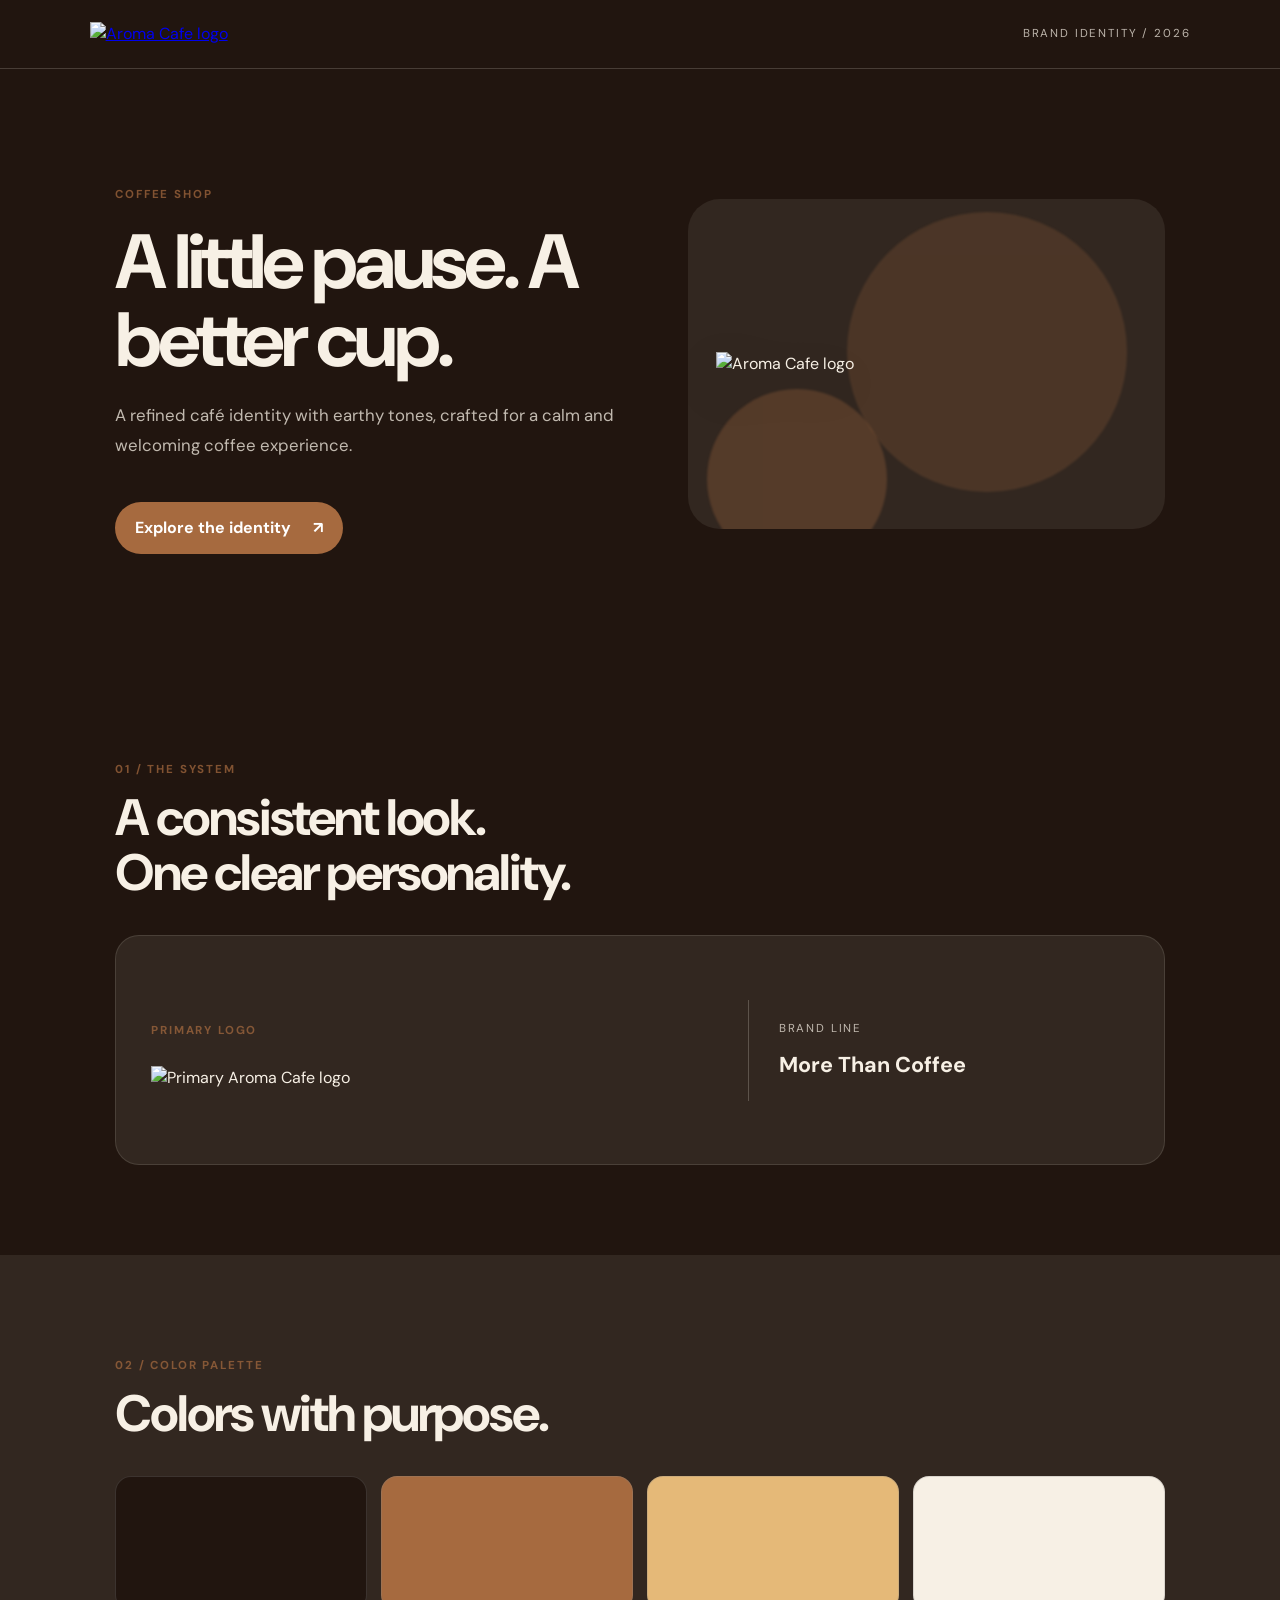
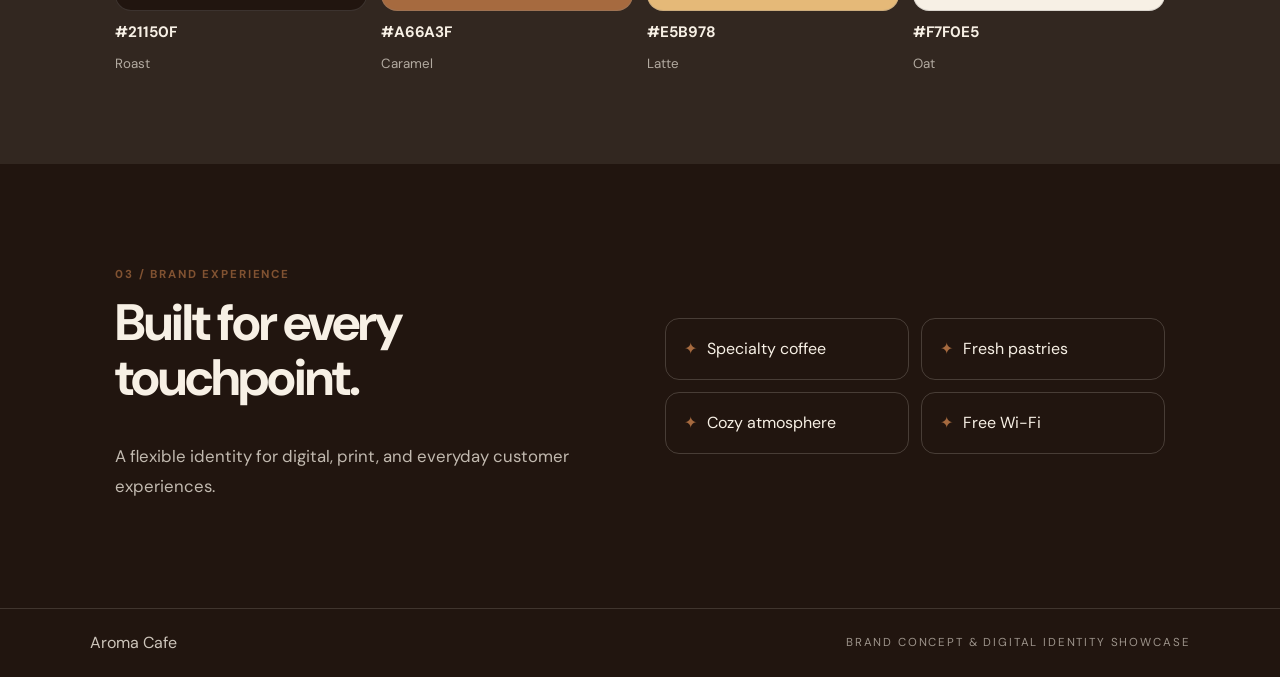
==== Aroma-Cafe./index.html @ 014d74f2 "Add files via upload" ====
<!doctype html>
<html lang="en">
<head>
  <meta charset="utf-8">
  <meta name="viewport" content="width=device-width, initial-scale=1">
  <meta name="description" content="A refined café identity with earthy tones, crafted for a calm and welcoming coffee experience.">
  <title>Aroma Cafe — Brand Identity</title>
  <link rel="stylesheet" href="style.css">
</head>
<body>
  <header class="topbar"><a class="brand" href="#"><img src="assets/logo.svg" alt="Aroma Cafe logo"></a><span>BRAND IDENTITY / 2026</span></header>
  <main>
    <section class="hero">
      <div class="hero-copy">
        <p class="eyebrow">Coffee shop</p>
        <h1>A little pause. A better cup.</h1>
        <p class="intro">A refined café identity with earthy tones, crafted for a calm and welcoming coffee experience.</p>
        <a class="cta" href="#identity">Explore the identity <span>↗</span></a>
      </div>
      <div class="hero-art"><div class="orb orb-one"></div><div class="orb orb-two"></div><img src="assets/logo.svg" alt="Aroma Cafe logo" class="hero-logo"></div>
    </section>
    <section id="identity" class="section">
      <div class="section-head"><p class="eyebrow">01 / THE SYSTEM</p><h2>A consistent look.<br>One clear personality.</h2></div>
      <div class="identity-card"><div><p class="eyebrow">PRIMARY LOGO</p><img src="assets/logo.svg" alt="Primary Aroma Cafe logo" class="main-logo"></div><div class="tagline"><span>BRAND LINE</span><strong>More Than Coffee</strong></div></div>
    </section>
    <section class="section palette">
      <div class="section-head"><p class="eyebrow">02 / COLOR PALETTE</p><h2>Colors with purpose.</h2></div>
      <div class="swatches"><div class="swatch"><span style="background:#21150F"></span><b>#21150F</b><small>Roast</small></div>
<div class="swatch"><span style="background:#A66A3F"></span><b>#A66A3F</b><small>Caramel</small></div>
<div class="swatch"><span style="background:#E5B978"></span><b>#E5B978</b><small>Latte</small></div>
<div class="swatch"><span style="background:#F7F0E5"></span><b>#F7F0E5</b><small>Oat</small></div></div>
    </section>
    <section class="section details">
      <div><p class="eyebrow">03 / BRAND EXPERIENCE</p><h2>Built for every touchpoint.</h2><p class="intro">A flexible identity for digital, print, and everyday customer experiences.</p></div>
      <ul class="services"><li>Specialty coffee</li>
<li>Fresh pastries</li>
<li>Cozy atmosphere</li>
<li>Free Wi-Fi</li></ul>
    </section>
  </main>
  <footer><span>Aroma Cafe</span><span>Brand concept & digital identity showcase</span></footer>
</body>
</html>
---- Aroma-Cafe./style.css ----
@import url('https://fonts.googleapis.com/css2?family=DM+Sans:wght@400;500;600;700;800&display=swap');
:root{--bg:#21150F;--fg:#F7F0E5;--accent:#A66A3F;--panel: color-mix(in srgb, var(--fg) 8%, var(--bg));}
*{box-sizing:border-box} html{scroll-behavior:smooth} body{margin:0;background:var(--bg);color:var(--fg);font-family:'DM Sans',Arial,sans-serif;line-height:1.5}
.topbar,footer{display:flex;align-items:center;justify-content:space-between;padding:22px 7%;border-bottom:1px solid color-mix(in srgb,var(--fg) 18%,transparent);gap:20px}
.topbar span,.eyebrow,footer span:last-child,.tagline span{font-size:.72rem;letter-spacing:.16em;text-transform:uppercase;opacity:.72}
.brand img{width:180px;max-height:64px;display:block} main{overflow:hidden}
.hero{min-height:590px;padding:90px 9%;display:grid;grid-template-columns:1.05fr .95fr;align-items:center;gap:45px}
.eyebrow{color:var(--accent);font-weight:700} h1{font-size:clamp(2.8rem,6vw,5.6rem);line-height:1.02;letter-spacing:-.055em;margin:20px 0;max-width:720px}
.intro{font-size:1.05rem;max-width:560px;opacity:.75;line-height:1.8}
.cta{display:inline-flex;gap:22px;align-items:center;margin-top:25px;padding:14px 20px;border-radius:40px;background:var(--accent);color:white;text-decoration:none;font-weight:700}
.hero-art{min-height:330px;position:relative;display:grid;place-items:center;border-radius:32px;background:var(--panel);overflow:hidden}
.orb{position:absolute;border-radius:50%;filter:blur(1px)} .orb-one{width:280px;height:280px;background:var(--accent);opacity:.22;right:8%;top:4%} .orb-two{width:180px;height:180px;background:var(--accent);opacity:.3;left:4%;bottom:-12%}
.hero-logo{position:relative;width:88%;max-width:440px;filter:drop-shadow(0 18px 25px #0002)}
.section{padding:90px 9%} .section-head h2,.details h2{font-size:clamp(2rem,4vw,3.5rem);line-height:1.08;letter-spacing:-.04em;margin:12px 0 35px}
.identity-card{display:grid;grid-template-columns:1.5fr 1fr;gap:25px;background:var(--panel);border:1px solid color-mix(in srgb,var(--fg) 12%,transparent);border-radius:24px;padding:35px;align-items:center;min-height:230px}
.main-logo{width:100%;max-width:480px;margin-top:15px} .tagline{border-left:1px solid color-mix(in srgb,var(--fg) 22%,transparent);padding:20px 30px;display:grid;gap:12px} .tagline strong{font-size:1.35rem}
.palette{background:var(--panel)} .swatches{display:grid;grid-template-columns:repeat(4,1fr);gap:14px} .swatch{display:grid;gap:10px} .swatch span{height:135px;border-radius:16px;border:1px solid #8884} .swatch b{font-size:.95rem} .swatch small{opacity:.65}
.details{display:grid;grid-template-columns:1fr 1fr;gap:50px;align-items:center} .services{list-style:none;padding:0;margin:0;display:grid;grid-template-columns:1fr 1fr;gap:12px} .services li{padding:18px;border:1px solid color-mix(in srgb,var(--fg) 18%,transparent);border-radius:14px} .services li:before{content:'✦';color:var(--accent);margin-right:10px}
footer{border-top:1px solid color-mix(in srgb,var(--fg) 18%,transparent);border-bottom:0;opacity:.8}
@media(max-width:760px){.topbar,footer{padding:18px 5%}.brand img{width:135px}.topbar span{font-size:.58rem}.hero{padding:65px 7%;grid-template-columns:1fr;min-height:unset}.hero-art{min-height:250px}.section{padding:65px 7%}.identity-card,.details{grid-template-columns:1fr}.tagline{border-left:0;border-top:1px solid #8885;padding:20px 0 0}.swatches{grid-template-columns:repeat(2,1fr)}.swatch span{height:100px}.services{grid-template-columns:1fr}footer{font-size:.75rem}}
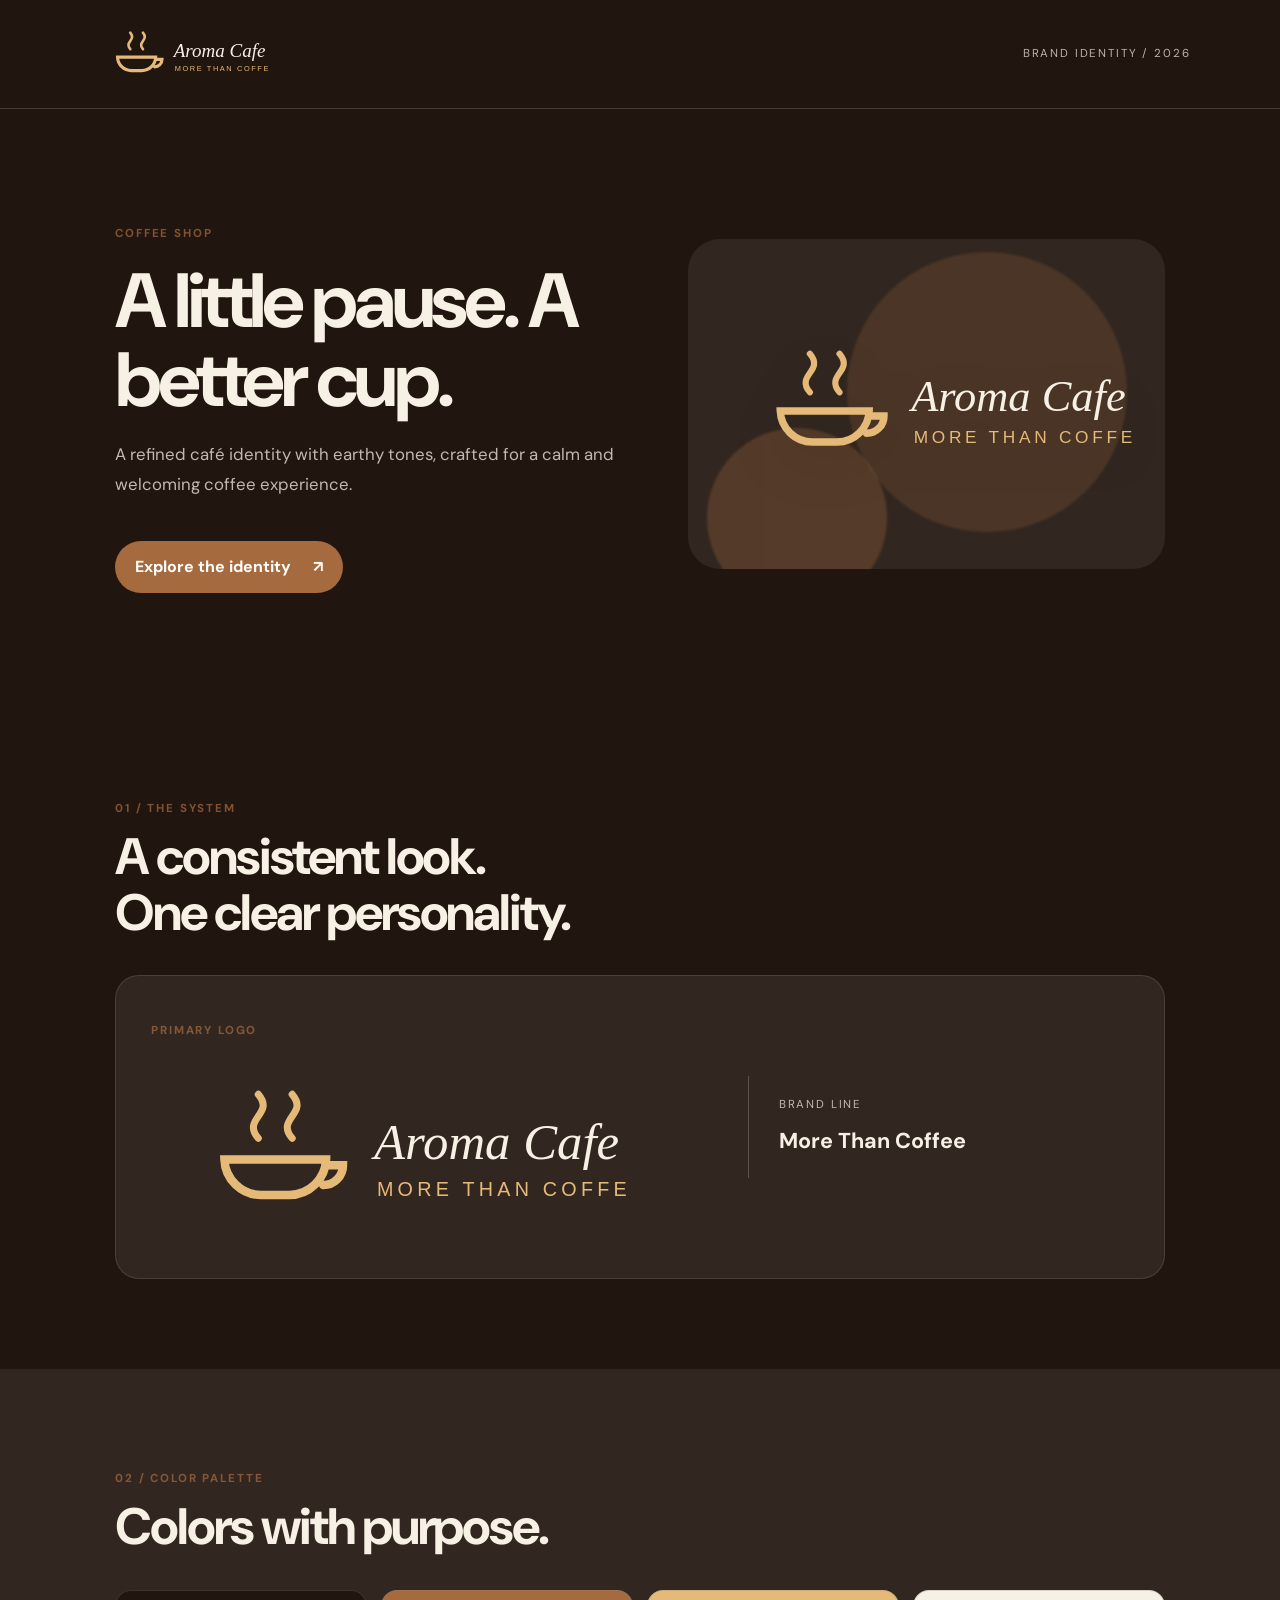
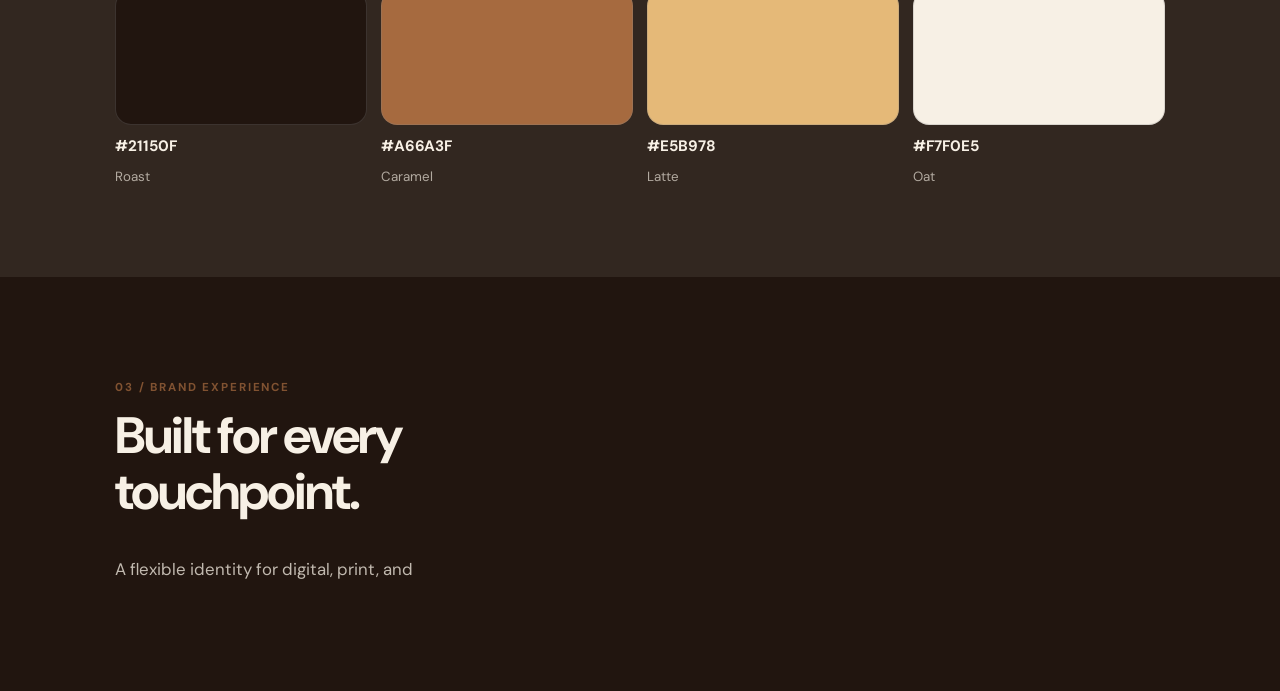
==== commit e7359e9d: "Update index.html" ====
--- a/Aroma-Cafe./index.html
+++ b/Aroma-Cafe./index.html
@@ -8,7 +8,7 @@
   <link rel="stylesheet" href="style.css">
 </head>
 <body>
-  <header class="topbar"><a class="brand" href="#"><img src="assets/logo.svg" alt="Aroma Cafe logo"></a><span>BRAND IDENTITY / 2026</span></header>
+  <header class="topbar"><a class="brand" href="#"><img src="logo.svg" alt="Aroma Cafe logo"></a><span>BRAND IDENTITY / 2026</span></header>
   <main>
     <section class="hero">
       <div class="hero-copy">
@@ -17,11 +17,11 @@
         <p class="intro">A refined café identity with earthy tones, crafted for a calm and welcoming coffee experience.</p>
         <a class="cta" href="#identity">Explore the identity <span>↗</span></a>
       </div>
-      <div class="hero-art"><div class="orb orb-one"></div><div class="orb orb-two"></div><img src="assets/logo.svg" alt="Aroma Cafe logo" class="hero-logo"></div>
+      <div class="hero-art"><div class="orb orb-one"></div><div class="orb orb-two"></div><img src="logo.svg" alt="Aroma Cafe logo" class="hero-logo"></div>
     </section>
     <section id="identity" class="section">
       <div class="section-head"><p class="eyebrow">01 / THE SYSTEM</p><h2>A consistent look.<br>One clear personality.</h2></div>
-      <div class="identity-card"><div><p class="eyebrow">PRIMARY LOGO</p><img src="assets/logo.svg" alt="Primary Aroma Cafe logo" class="main-logo"></div><div class="tagline"><span>BRAND LINE</span><strong>More Than Coffee</strong></div></div>
+      <div class="identity-card"><div><p class="eyebrow">PRIMARY LOGO</p><img src="logo.svg" alt="Primary Aroma Cafe logo" class="main-logo"></div><div class="tagline"><span>BRAND LINE</span><strong>More Than Coffee</strong></div></div>
     </section>
     <section class="section palette">
       <div class="section-head"><p class="eyebrow">02 / COLOR PALETTE</p><h2>Colors with purpose.</h2></div>
@@ -31,13 +31,4 @@
 <div class="swatch"><span style="background:#F7F0E5"></span><b>#F7F0E5</b><small>Oat</small></div></div>
     </section>
     <section class="section details">
-      <div><p class="eyebrow">03 / BRAND EXPERIENCE</p><h2>Built for every touchpoint.</h2><p class="intro">A flexible identity for digital, print, and everyday customer experiences.</p></div>
-      <ul class="services"><li>Specialty coffee</li>
-<li>Fresh pastries</li>
-<li>Cozy atmosphere</li>
-<li>Free Wi-Fi</li></ul>
-    </section>
-  </main>
-  <footer><span>Aroma Cafe</span><span>Brand concept & digital identity showcase</span></footer>
-</body>
-</html>+      <div><p class="eyebrow">03 / BRAND EXPERIENCE</p><h2>Built for every touchpoint.</h2><p class="intro">A flexible identity for digital, print, and
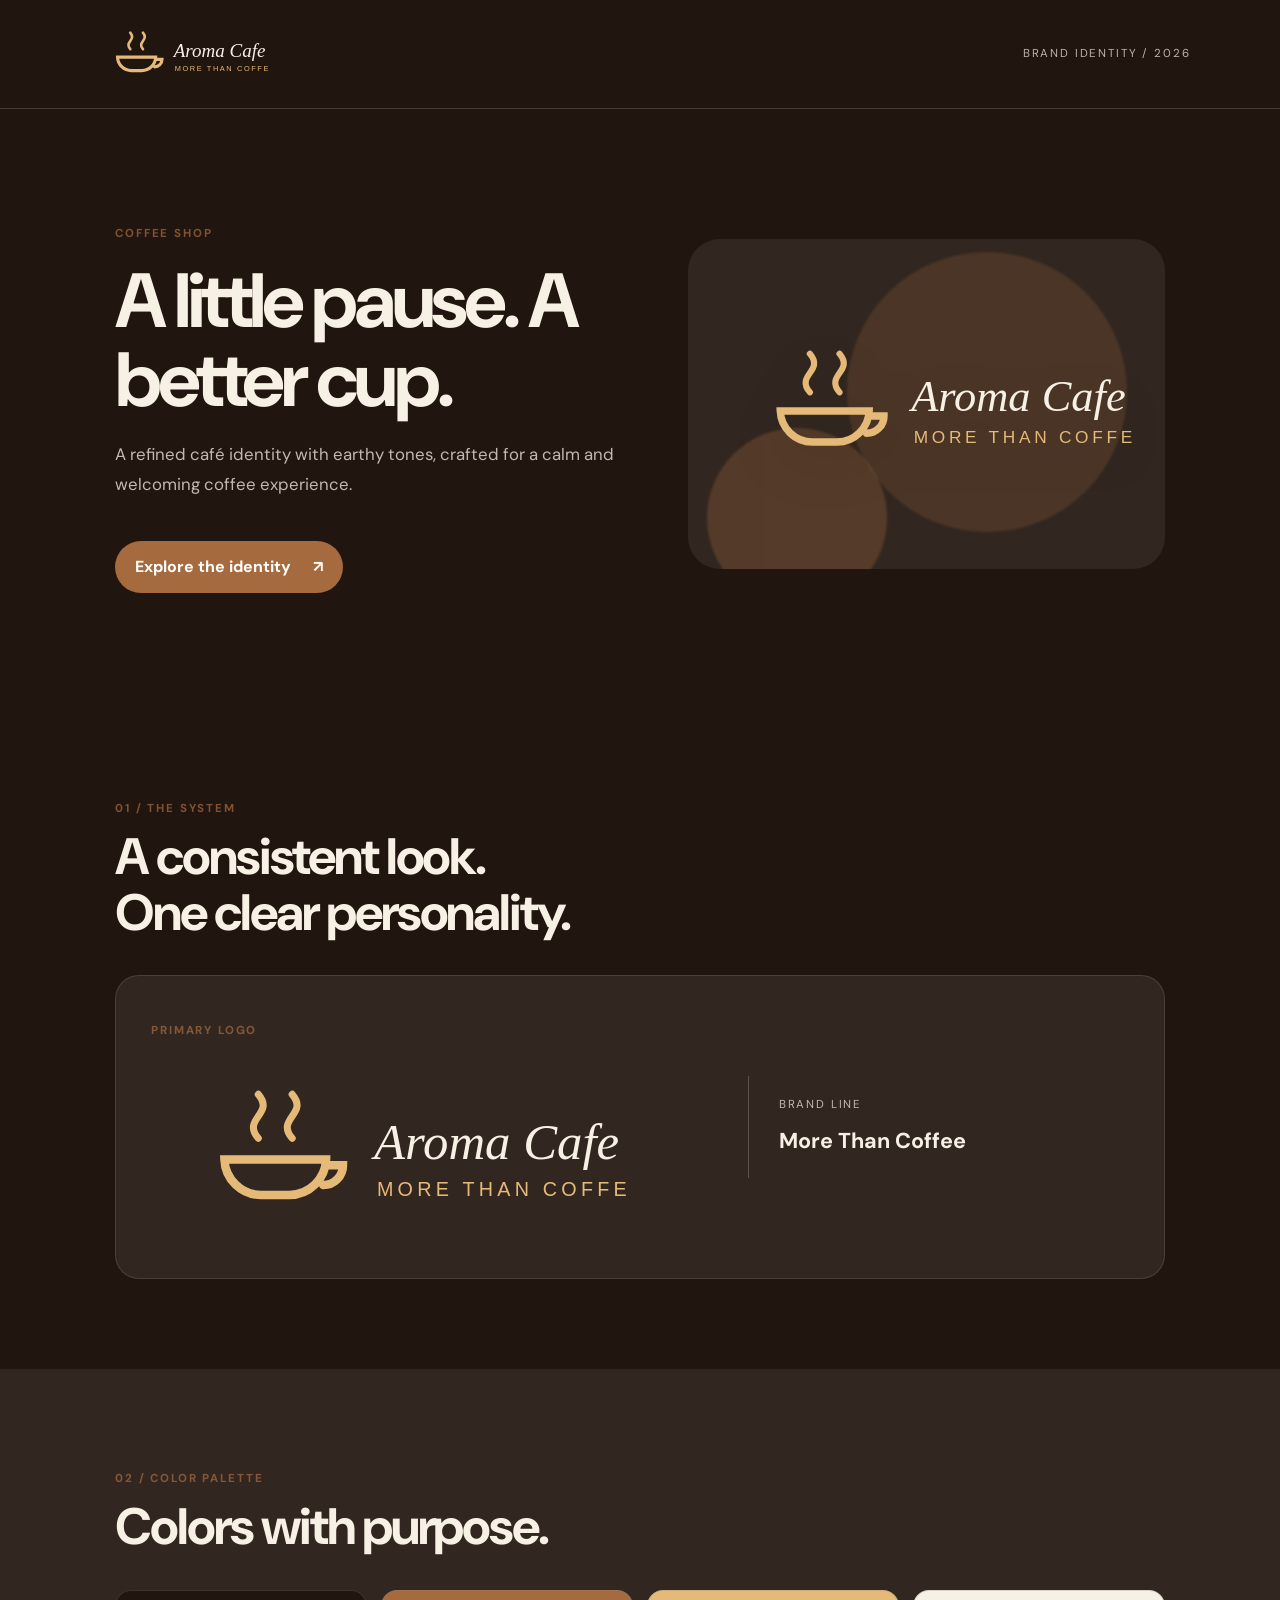
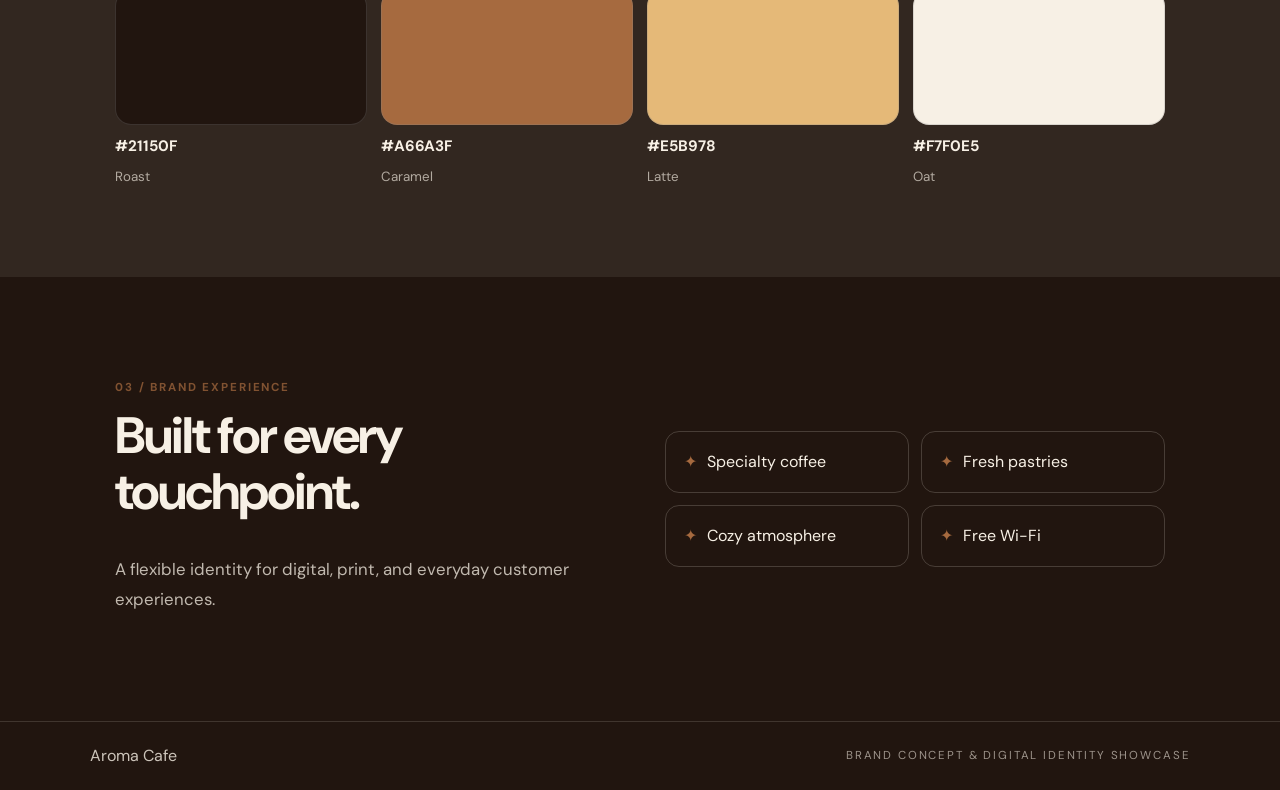
==== commit aed33dc4: "Update index.html" ====
--- a/Aroma-Cafe./index.html
+++ b/Aroma-Cafe./index.html
@@ -31,4 +31,13 @@
 <div class="swatch"><span style="background:#F7F0E5"></span><b>#F7F0E5</b><small>Oat</small></div></div>
     </section>
     <section class="section details">
-      <div><p class="eyebrow">03 / BRAND EXPERIENCE</p><h2>Built for every touchpoint.</h2><p class="intro">A flexible identity for digital, print, and
+      <div><p class="eyebrow">03 / BRAND EXPERIENCE</p><h2>Built for every touchpoint.</h2><p class="intro">A flexible identity for digital, print, and everyday customer experiences.</p></div>
+      <ul class="services"><li>Specialty coffee</li>
+<li>Fresh pastries</li>
+<li>Cozy atmosphere</li>
+<li>Free Wi-Fi</li></ul>
+    </section>
+  </main>
+  <footer><span>Aroma Cafe</span><span>Brand concept & digital identity showcase</span></footer>
+</body>
+</html>
